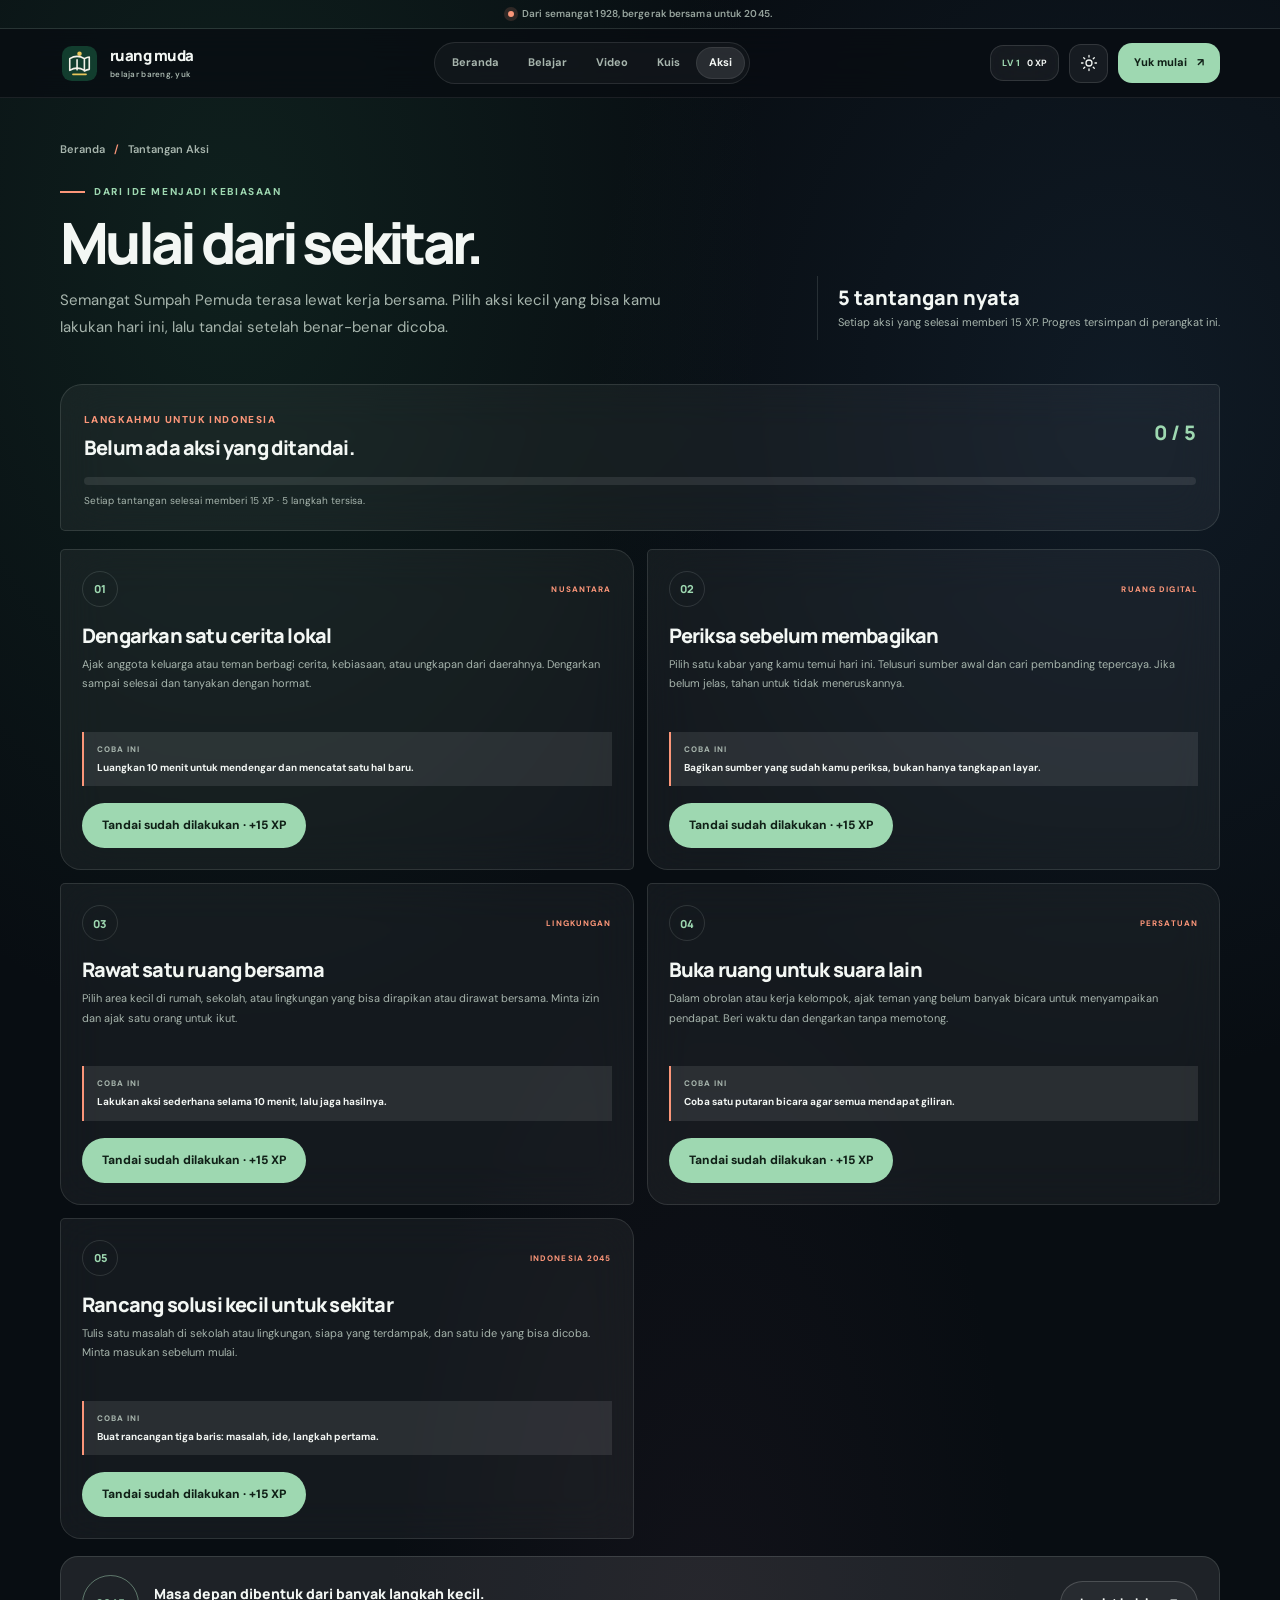
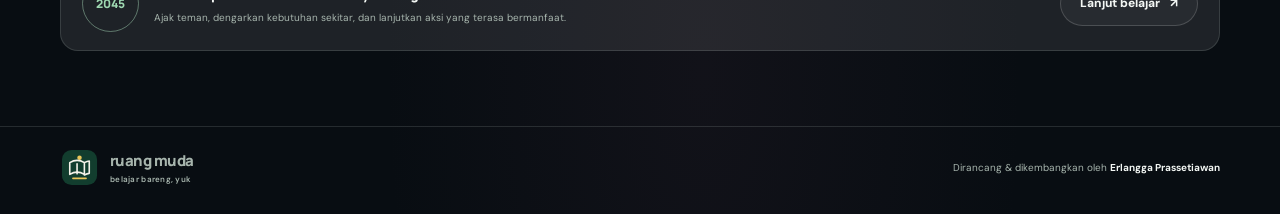
==== aksi/index.html @ 2afb0449 "first commit" ====
<!doctype html>
<html lang="id">
<head>
  <meta charset="utf-8" />
  <meta name="viewport" content="width=device-width, initial-scale=1" />
  <meta name="description" content="Tantangan aksi nyata Ruang Muda: mulai dari lingkungan sekitar untuk Indonesia yang lebih baik." />
  <title>Tantangan Aksi — Ruang Muda</title>
  <script>try{document.documentElement.dataset.theme=localStorage.getItem('ruangMudaTheme_v2')||'dark'}catch(e){}</script>
  <link rel="stylesheet" href="../assets/style.css" />
  <link rel="stylesheet" href="../assets/overrides.css" />
</head>
<body data-page="action" data-base="../">
  <div id="site-header"></div>
  <main>
    <section class="page-hero"><div class="wrap page-hero-grid"><div><div class="crumb"><a href="../index.html">Beranda</a><span>/</span> Tantangan Aksi</div><div class="eyebrow">Dari ide menjadi kebiasaan</div><h1 class="page-title">Mulai dari sekitar.</h1><p class="lede">Semangat Sumpah Pemuda terasa lewat kerja bersama. Pilih aksi kecil yang bisa kamu lakukan hari ini, lalu tandai setelah benar-benar dicoba.</p></div><div class="page-hero-aside"><strong>5 tantangan nyata</strong>Setiap aksi yang selesai memberi 15 XP. Progres tersimpan di perangkat ini.</div></div></section>
    <section class="content-section action-content"><div class="wrap">
      <div class="action-progress-card"><div class="action-progress-top"><div><span class="section-label">Langkahmu untuk Indonesia</span><h2 id="actionProgressTitle">Belum ada aksi yang ditandai.</h2></div><strong class="action-progress-count" id="actionProgressCount">0 / 5</strong></div><div class="action-progress-track" role="progressbar" aria-label="Progres tantangan aksi" aria-valuemin="0" aria-valuemax="5" aria-valuenow="0"><span id="actionProgressBar"></span></div><p id="actionProgressHint">Selesaikan satu langkah untuk mulai membangun kebiasaan.</p></div>
      <div class="action-grid" id="actionGrid" aria-live="polite"></div>
      <aside class="action-closing"><span class="action-closing-mark" aria-hidden="true">2045</span><div><strong>Masa depan dibentuk dari banyak langkah kecil.</strong><p>Ajak teman, dengarkan kebutuhan sekitar, dan lanjutkan aksi yang terasa bermanfaat.</p></div><a class="btn btn-outline" href="../jalur-belajar/index.html">Lanjut belajar <span aria-hidden="true">↗</span></a></aside>
    </div></section>
  </main>
  <div id="site-footer"></div>
  <script src="../assets/app.js" defer></script><script src="../assets/action.js" defer></script>
</body>
</html>
---- assets/style.css ----
@import url('https://fonts.googleapis.com/css2?family=DM+Sans:wght@400;500;600;700&family=Manrope:wght@400;500;600;700;800&display=swap');
:root{color-scheme:light;--bg:#fff;--surface:#fff;--surface-2:#f2f4f0;--ink:#16231e;--muted:#66716b;--line:#e2e6e0;--green:#1b543e;--green-deep:#123d2e;--green-soft:#e0ece3;--accent:#df7657;--accent-soft:#f5e5de;--blue-soft:#e4edf0;--gold:#eac65a;--shadow:0 22px 60px rgba(20,41,31,.08);--font:'DM Sans',Arial,sans-serif;--display:'Manrope','DM Sans',Arial,sans-serif;--radius:22px}
[data-theme="dark"]{color-scheme:dark;--bg:#080d12;--surface:rgba(255,255,255,.065);--surface-2:rgba(255,255,255,.09);--ink:#f3f7f4;--muted:#a7b5ad;--line:rgba(232,246,236,.13);--green:#9ed8b1;--green-deep:#0b1712;--green-soft:rgba(95,181,124,.19);--accent:#fb9679;--accent-soft:rgba(251,150,121,.16);--blue-soft:rgba(91,137,152,.2);--gold:#f4d37c;--shadow:0 22px 80px rgba(0,0,0,.4)}
*{box-sizing:border-box}[hidden]{display:none!important}html{scroll-behavior:smooth;scroll-padding-top:100px}body{margin:0;background:var(--bg);color:var(--ink);font:15px/1.6 var(--font);transition:background .25s,color .25s}a{color:inherit;text-decoration:none}button,input{font:inherit;color:inherit}button{cursor:pointer}::selection{background:var(--green-soft);color:var(--green)}.wrap{width:min(1160px,calc(100% - 48px));margin:0 auto}
.topline{height:36px;background:var(--green-deep);color:#f1f4ee;display:flex;align-items:center;justify-content:center;font-size:10px;letter-spacing:.14em;text-transform:uppercase;font-weight:700}.topline span{color:#bad8c3;margin:0 7px}
.site-header{position:sticky;top:0;z-index:50;border-bottom:1px solid var(--line);background:color-mix(in srgb,var(--bg) 92%,transparent);backdrop-filter:blur(16px)}.nav-row{height:74px;display:flex;align-items:center;justify-content:space-between;gap:24px}.brand{display:flex;align-items:center;gap:11px;min-width:max-content}.brand-mark{width:39px;height:39px;display:block}.brand-name{font:800 15px/1.1 var(--display);letter-spacing:.04em}.brand-name small{display:block;margin-top:5px;font:600 8px/1 var(--font);letter-spacing:.18em;color:var(--muted);text-transform:uppercase}.nav-links{display:flex;align-items:center;gap:26px}.nav-links a{font-size:12px;color:var(--muted);font-weight:700;transition:color .2s}.nav-links a:hover,.nav-links a[aria-current="page"]{color:var(--ink)}.nav-actions{display:flex;align-items:center;gap:10px}.theme-toggle,.menu-toggle{width:39px;height:39px;border-radius:12px;border:1px solid var(--line);background:var(--surface);display:grid;place-items:center;transition:background .2s,border-color .2s}.theme-toggle:hover,.menu-toggle:hover{background:var(--surface-2)}.theme-toggle svg{width:18px;height:18px;stroke:var(--ink)}.menu-toggle{display:none;font-size:18px}.btn{display:inline-flex;align-items:center;justify-content:center;gap:10px;border:1px solid transparent;border-radius:999px;background:var(--green);color:#fff;padding:12px 19px;font-size:12px;font-weight:800;transition:transform .2s,background .2s,box-shadow .2s}.btn:hover{transform:translateY(-2px);box-shadow:0 9px 20px rgba(22,65,47,.16);background:var(--green-deep);color:#fff}.btn svg{width:15px;height:15px;stroke:currentColor}.btn-outline{background:transparent;border-color:var(--line);color:var(--ink)}.btn-outline:hover{background:var(--surface);color:var(--ink);box-shadow:none}.btn-accent{background:var(--accent);color:#fff}.btn-accent:hover{background:#c96243;color:#fff}
.eyebrow{display:flex;align-items:center;gap:9px;color:var(--green);font-size:10px;letter-spacing:.16em;text-transform:uppercase;font-weight:800}.eyebrow:before{content:'';height:2px;width:25px;background:var(--accent)}.page-title{font:800 clamp(34px,5vw,57px)/1.05 var(--display);letter-spacing:-.065em;margin:13px 0 14px}.lede{color:var(--muted);font-size:15px;line-height:1.75;max-width:610px}.section-label{font-size:10px;text-transform:uppercase;letter-spacing:.14em;color:var(--accent);font-weight:800}.section-title{font:800 clamp(25px,3.3vw,36px)/1.15 var(--display);letter-spacing:-.05em;margin:8px 0}.section-intro{color:var(--muted);font-size:13px;max-width:550px}.section-heading{margin-bottom:27px}.crumb{display:flex;gap:9px;align-items:center;color:var(--muted);font-size:11px;font-weight:600;margin-bottom:25px}.crumb a:hover{color:var(--green)}.crumb span{color:var(--accent)}
/* Home */
.home-hero{padding:70px 0 65px}.hero-grid{display:grid;grid-template-columns:1fr .85fr;align-items:center;gap:56px}.hero-copy h1{font:800 clamp(45px,6.4vw,79px)/.99 var(--display);letter-spacing:-.075em;margin:17px 0 19px;max-width:670px}.hero-copy h1 span{color:var(--green)}.hero-copy .lede{max-width:530px}.hero-actions{display:flex;flex-wrap:wrap;gap:10px;margin-top:25px}.hero-meta{display:flex;gap:22px;margin-top:31px}.hero-meta div{border-left:2px solid var(--line);padding-left:11px}.hero-meta strong{display:block;font:800 17px/1.1 var(--display)}.hero-meta small{font-size:10px;color:var(--muted)}.feature-board{position:relative;min-height:390px;background:var(--green-deep);border-radius:4px 26px 4px 26px;padding:30px;color:#f5f5ee;overflow:hidden;display:flex;flex-direction:column;justify-content:space-between}.feature-board:before{content:'';position:absolute;inset:16px;border:1px solid rgba(255,255,255,.17);pointer-events:none}.feature-board:after{content:'';position:absolute;width:350px;height:350px;border-radius:50%;border:1px solid rgba(255,255,255,.14);right:-124px;top:53px;box-shadow:0 0 0 32px rgba(255,255,255,.025),0 0 0 64px rgba(255,255,255,.025)}.board-top,.board-main,.board-bottom{position:relative;z-index:1}.board-top{display:flex;justify-content:space-between;align-items:center;color:#bad8c3;font-size:9px;letter-spacing:.16em;text-transform:uppercase;font-weight:700}.board-top .line{height:1px;width:35px;background:#bad8c3}.board-main{padding:26px 8px 18px}.board-year{font:800 clamp(95px,13vw,155px)/.9 var(--display);letter-spacing:-.105em;color:#f1f2e8}.board-month{font:700 14px var(--display);letter-spacing:.08em;text-transform:uppercase;color:#bcd8c5;margin-top:11px}.board-rule{height:1px;background:rgba(255,255,255,.25);max-width:200px;margin:20px 0 15px}.board-note{font-size:12px;color:#d6e4d8;max-width:255px;line-height:1.65}.board-bottom{display:flex;align-items:center;justify-content:space-between;border-top:1px solid rgba(255,255,255,.18);padding-top:16px;color:#c6d8c9;font-size:9px;letter-spacing:.12em;text-transform:uppercase}.board-bottom strong{font-size:12px;color:#fff;letter-spacing:.04em}.home-rule{border-top:1px solid var(--line);border-bottom:1px solid var(--line);padding:16px 0}.home-rule-row{display:flex;justify-content:space-between;gap:12px;color:var(--muted);font-size:10px;letter-spacing:.12em;text-transform:uppercase;font-weight:700}.home-rule-row span{color:var(--green)}.home-modules{padding:65px 0 82px}.module-grid{display:grid;grid-template-columns:repeat(3,1fr);gap:16px}.module-card{background:var(--surface);border:1px solid var(--line);min-height:235px;padding:23px;border-radius:3px 20px 3px 20px;display:flex;flex-direction:column;transition:transform .2s,border-color .2s,box-shadow .2s}.module-card:hover{transform:translateY(-4px);border-color:color-mix(in srgb,var(--green) 35%,var(--line));box-shadow:var(--shadow)}.module-index{display:flex;justify-content:space-between;align-items:center;color:var(--green);font-size:10px;letter-spacing:.13em;font-weight:800}.module-index span:last-child{font-size:18px;font-weight:400}.module-card h2{font:800 22px var(--display);letter-spacing:-.05em;margin:27px 0 6px}.module-card p{font-size:12px;color:var(--muted);margin:0 0 22px;max-width:290px}.module-link{display:flex;align-items:center;justify-content:space-between;margin-top:auto;border-top:1px solid var(--line);padding-top:13px;font-size:11px;font-weight:800}.module-link span{font-size:17px;color:var(--accent)}.creator{padding:18px 0;border-top:1px solid var(--line);font-size:11px;color:var(--muted)}.creator strong{color:var(--ink);font-weight:800}
/* Shared page layout */
.page-hero{padding:43px 0 36px}.page-hero-grid{display:flex;justify-content:space-between;align-items:end;gap:30px}.page-hero .lede{margin-bottom:0}.page-hero-aside{min-width:220px;border-left:1px solid var(--line);padding:8px 0 8px 20px;color:var(--muted);font-size:11px}.page-hero-aside strong{display:block;color:var(--ink);font:800 20px var(--display);margin-bottom:3px}.content-section{padding:22px 0 75px}.surface-card{background:var(--surface);border:1px solid var(--line);border-radius:var(--radius)}.tag{display:inline-flex;border:1px solid var(--line);border-radius:999px;padding:5px 9px;color:var(--muted);font-size:9px;letter-spacing:.08em;text-transform:uppercase;font-weight:800}.page-footer{border-top:1px solid var(--line);padding:21px 0 27px;color:var(--muted);font-size:10px}.page-footer .footer-row{display:flex;justify-content:space-between;align-items:center;gap:16px}.footer-credit strong{color:var(--ink)}
/* Learning page */
.filter-row{display:flex;gap:8px;flex-wrap:wrap;margin:0 0 19px}.filter-chip{border:1px solid var(--line);border-radius:999px;background:transparent;padding:8px 13px;font-size:10px;font-weight:800;color:var(--muted);transition:.18s}.filter-chip:hover,.filter-chip.active{background:var(--green);border-color:var(--green);color:#fff}.lesson-grid{display:grid;grid-template-columns:repeat(2,1fr);gap:14px}.lesson-card{background:var(--surface);border:1px solid var(--line);border-radius:4px 20px 4px 20px;padding:22px;display:grid;grid-template-columns:52px 1fr;gap:15px;transition:transform .2s,border-color .2s}.lesson-card:hover{transform:translateY(-3px);border-color:color-mix(in srgb,var(--green) 40%,var(--line))}.lesson-no{width:48px;height:48px;border:1px solid var(--line);border-radius:50%;display:grid;place-items:center;color:var(--green);font:800 13px var(--display)}.lesson-card h2{font:800 18px var(--display);letter-spacing:-.035em;margin:2px 0 5px}.lesson-card p{font-size:11px;color:var(--muted);line-height:1.65;margin:0 0 14px}.lesson-meta{display:flex;align-items:center;gap:9px;flex-wrap:wrap}.lesson-card .btn{margin-top:17px;padding:9px 13px;font-size:10px}.lesson-card .completed{color:var(--green);font-size:10px;font-weight:800;margin-left:8px}.learning-progress{background:var(--green-deep);color:#fff;border-radius:4px 20px;padding:21px 24px;margin:0 0 21px;display:flex;align-items:center;justify-content:space-between;gap:20px}.learning-progress strong{font:800 18px var(--display)}.learning-progress p{color:#d2dfd4;font-size:11px;margin:4px 0 0}.progress-side{min-width:210px}.progress-track{height:6px;background:rgba(255,255,255,.2);border-radius:9px;margin-top:9px;overflow:hidden}.progress-track span{height:100%;width:0;display:block;background:var(--gold);border-radius:inherit;transition:width .3s}.dialog{width:min(560px,calc(100% - 28px));background:var(--surface);color:var(--ink);padding:0;border:1px solid var(--line);border-radius:20px;box-shadow:var(--shadow)}.dialog::backdrop{background:rgba(8,18,13,.58);backdrop-filter:blur(3px)}.dialog-content{padding:30px}.dialog-close{float:right;border:1px solid var(--line);background:var(--surface-2);width:34px;height:34px;border-radius:50%;font-size:18px}.dialog-content h2{font:800 27px var(--display);letter-spacing:-.05em;margin:13px 0}.dialog-content p{font-size:13px;line-height:1.8;color:var(--muted)}
/* Video page */
.video-stage{display:grid;grid-template-columns:1.45fr .55fr;gap:16px;align-items:stretch}.player-shell{background:#050908;overflow:hidden;border-radius:4px 20px 4px 20px;aspect-ratio:16/9;box-shadow:var(--shadow)}.player-shell iframe{width:100%;height:100%;border:0;display:block}.video-description{background:var(--surface);border:1px solid var(--line);padding:22px;border-radius:20px 4px 20px 4px;display:flex;flex-direction:column;justify-content:space-between}.video-description h2{font:800 22px/1.18 var(--display);letter-spacing:-.045em;margin:12px 0 8px}.video-description p{font-size:11px;line-height:1.7;color:var(--muted)}.video-source{border-top:1px solid var(--line);padding-top:12px;margin-top:13px;color:var(--muted);font-size:10px}.playlist-head{display:flex;align-items:end;justify-content:space-between;gap:15px;margin:34px 0 15px}.playlist-head h2{font:800 21px var(--display);letter-spacing:-.04em;margin:0}.playlist-head p{font-size:10px;color:var(--muted);margin:4px 0 0}.video-list{display:grid;grid-template-columns:repeat(2,1fr);gap:12px}.video-choice{display:grid;grid-template-columns:145px 1fr;gap:14px;align-items:center;background:var(--surface);border:1px solid var(--line);border-radius:4px 16px 4px 16px;padding:10px;text-align:left;transition:border-color .2s,transform .2s}.video-choice:hover,.video-choice.active{border-color:var(--green);transform:translateY(-2px)}.video-thumb{aspect-ratio:16/9;background:var(--surface-2);overflow:hidden;position:relative}.video-thumb img{width:100%;height:100%;object-fit:cover;display:block}.play-mark{position:absolute;left:50%;top:50%;transform:translate(-50%,-50%);width:32px;height:32px;border-radius:50%;background:rgba(16,31,23,.85);color:#fff;display:grid;place-items:center;padding-left:2px;font-size:12px}.video-choice strong{display:block;font:800 13px/1.3 var(--display);letter-spacing:-.02em}.video-choice small{display:block;color:var(--muted);font-size:9px;margin-top:6px}.video-help{color:var(--muted);font-size:10px;margin-top:12px}
/* Quiz page */
.quiz-wrap{max-width:760px;margin:0 auto}.quiz-shell{padding:27px;background:var(--surface);border:1px solid var(--line);border-radius:4px 22px 4px 22px;box-shadow:var(--shadow)}.quiz-top{display:flex;justify-content:space-between;align-items:center;gap:12px;color:var(--muted);font-size:10px;font-weight:800;letter-spacing:.08em;text-transform:uppercase}.quiz-progress{height:6px;background:var(--surface-2);border-radius:10px;margin:15px 0 24px;overflow:hidden}.quiz-progress span{display:block;height:100%;width:0;background:var(--accent);border-radius:inherit;transition:width .25s}.quiz-category{font-size:9px;letter-spacing:.1em;text-transform:uppercase;color:var(--green);font-weight:800}.quiz-question{font:800 clamp(20px,3vw,27px)/1.35 var(--display);letter-spacing:-.04em;margin:8px 0 18px}.answer-list{display:grid;gap:9px}.answer-option{display:flex;align-items:center;gap:12px;text-align:left;border:1px solid var(--line);background:var(--bg);border-radius:11px;padding:12px 14px;font-size:12px;transition:border-color .18s,background .18s}.answer-option:hover:not(:disabled){border-color:var(--green);background:var(--green-soft)}.answer-letter{width:25px;height:25px;display:grid;place-items:center;border:1px solid var(--line);border-radius:7px;color:var(--muted);font-size:10px;font-weight:800;flex:none}.answer-option.correct{border-color:#56906a;background:var(--green-soft)}.answer-option.correct .answer-letter{background:var(--green);border-color:var(--green);color:#fff}.answer-option.wrong{border-color:#d5846b;background:var(--accent-soft)}.answer-option:disabled{cursor:default}.quiz-feedback{min-height:24px;color:var(--muted);font-size:11px;margin:12px 0}.quiz-controls{display:flex;align-items:center;justify-content:space-between;gap:12px;border-top:1px solid var(--line);padding-top:16px}.quiz-controls small{color:var(--muted);font-size:10px}.quiz-summary{text-align:center;padding:18px 0 7px}.quiz-summary .score{font:800 66px/.98 var(--display);letter-spacing:-.08em;color:var(--green)}.quiz-summary h2{font:800 25px var(--display);letter-spacing:-.05em;margin:13px 0 5px}.quiz-summary p{font-size:12px;color:var(--muted);max-width:440px;margin:0 auto 20px}.best-score{display:flex;justify-content:space-between;align-items:center;color:var(--muted);font-size:10px;margin-top:15px}.best-score strong{color:var(--ink)}
.toast{position:fixed;bottom:20px;left:50%;z-index:90;transform:translate(-50%,15px);opacity:0;pointer-events:none;background:var(--ink);color:var(--bg);padding:10px 15px;border-radius:999px;font-size:11px;font-weight:700;transition:.25s;box-shadow:var(--shadow)}.toast.show{transform:translate(-50%,0);opacity:1}.fade-in{animation:enter .6s both}@keyframes enter{from{opacity:0;transform:translateY(12px)}to{opacity:1;transform:none}}[data-theme="dark"] .btn:not(.btn-outline),[data-theme="dark"] .filter-chip.active{color:#102017}@media(prefers-reduced-motion:reduce){*,*::before,*::after{scroll-behavior:auto!important;animation-duration:.01ms!important;transition-duration:.01ms!important}}
[data-theme="dark"] .btn:not(.btn-outline){color:#102017}[data-theme="dark"] .filter-chip.active{color:#102017}
@media(max-width:900px){.nav-links{gap:15px}.hero-grid{gap:28px}.feature-board{min-height:340px}.video-stage{grid-template-columns:1fr}.video-description{min-height:210px}.video-list{grid-template-columns:1fr}.video-choice{grid-template-columns:190px 1fr}}
@media(max-width:650px){.wrap{width:calc(100% - 32px)}.topline{height:32px;font-size:8px;letter-spacing:.1em}.nav-row{height:65px}.brand-mark{width:35px;height:35px}.brand-name{font-size:13px}.nav-links{display:none;position:absolute;top:64px;left:0;right:0;background:var(--bg);padding:16px 20px 21px;border-bottom:1px solid var(--line);flex-direction:column;align-items:stretch;gap:0}.nav-links.open{display:flex}.nav-links a{padding:11px 0;border-bottom:1px solid var(--line)}.nav-links a:last-child{border:0}.menu-toggle{display:grid}.nav-actions>.btn{display:none}.home-hero{padding:42px 0 45px}.hero-grid{grid-template-columns:1fr;gap:27px}.hero-copy h1{font-size:clamp(45px,12vw,67px);margin-top:14px}.hero-copy .lede{font-size:13px}.hero-meta{gap:16px;margin-top:23px}.hero-meta strong{font-size:15px}.feature-board{min-height:280px;padding:24px}.board-main{padding:14px 7px}.board-year{font-size:110px}.board-note{font-size:10px}.home-rule-row{font-size:8px;flex-wrap:wrap;justify-content:center;gap:7px 13px}.home-modules{padding:47px 0 57px}.module-grid{grid-template-columns:1fr;gap:10px}.module-card{min-height:180px;padding:18px}.module-card h2{margin-top:19px;font-size:20px}.page-hero{padding:30px 0 27px}.page-hero-grid{display:block}.page-title{font-size:40px}.lede{font-size:13px}.page-hero-aside{border-left:0;border-top:1px solid var(--line);padding:11px 0 0;margin-top:17px}.page-hero-aside strong{font-size:17px}.content-section{padding:16px 0 52px}.lesson-grid{grid-template-columns:1fr}.lesson-card{padding:17px;grid-template-columns:42px 1fr;gap:12px}.lesson-no{width:40px;height:40px}.lesson-card h2{font-size:16px}.learning-progress{align-items:flex-start;flex-direction:column;padding:18px}.progress-side{width:100%;min-width:0}.video-stage{gap:10px}.video-description{padding:18px}.video-description h2{font-size:20px}.player-shell{border-radius:4px 16px 4px 16px}.playlist-head{align-items:flex-start;flex-direction:column}.video-choice{grid-template-columns:112px 1fr;gap:10px}.video-choice strong{font-size:11px}.quiz-shell{padding:18px}.quiz-question{font-size:21px}.quiz-controls .btn{padding:10px 13px}.quiz-top{font-size:9px}.page-footer .footer-row{align-items:flex-start;flex-direction:column}.dialog-content{padding:23px}.dialog-content h2{font-size:23px}}
.board-heading{font:800 25px/1.2 var(--display);letter-spacing:-.045em;color:#f5f5ee;margin:0 0 17px;max-width:300px}.topic-preview-list{display:grid}.topic-preview-row{display:grid;grid-template-columns:35px 1fr 18px;align-items:center;gap:9px;padding:9px 0;border-top:1px solid rgba(255,255,255,.2);color:#e3ebe3;transition:color .2s,padding .2s}.topic-preview-row:hover{color:#fff;padding-left:4px}.topic-preview-num{font:700 10px var(--display);color:#a5c9af}.topic-preview-label{font-size:11px;font-weight:600}.topic-preview-arrow{font-size:14px;color:var(--gold)}.board-bottom a{font-size:10px;font-weight:800;color:#fff}.board-bottom a:hover{color:var(--gold)}
.action-cycle{grid-template-columns:1fr 1fr;gap:8px}.cycle-step{min-height:55px;padding:7px 10px}.cycle-link{display:none}
---- assets/overrides.css ----
/* Dark glass surfaces and the animated home artwork */
[data-theme="dark"] body {
  background-image: radial-gradient(ellipse at 18% 13%, rgba(39,100,70,.22), transparent 36%), radial-gradient(ellipse at 88% 22%, rgba(46,80,114,.2), transparent 34%), radial-gradient(ellipse at 55% 92%, rgba(84,52,73,.13), transparent 32%);
}
[data-theme="dark"] .site-header { background: rgba(8,13,18,.76); border-color: rgba(255,255,255,.08); }
[data-theme="dark"] .module-card,
[data-theme="dark"] .lesson-card,
[data-theme="dark"] .lesson-intro-card,
[data-theme="dark"] .lesson-point,
[data-theme="dark"] .video-description,
[data-theme="dark"] .quiz-shell,
[data-theme="dark"] .lesson-reflection,
[data-theme="dark"] .dict-item,
[data-theme="dark"] .tool-card {
  background: rgba(255,255,255,.055);
  border-color: rgba(235,247,238,.12);
  backdrop-filter: blur(24px);
  box-shadow: 0 16px 50px rgba(0,0,0,.14);
}
[data-theme="dark"] .lesson-intro-card { border-left-color: var(--green); }
[data-theme="dark"] .lesson-reflection { background: rgba(255,255,255,.07); }
[data-theme="dark"] .answer-option { background: rgba(255,255,255,.045); border-color: rgba(255,255,255,.12); color: var(--ink); }
[data-theme="dark"] .answer-option:hover:not(:disabled) { background: rgba(132,206,158,.13); }
[data-theme="dark"] .answer-option.correct { background: rgba(86,160,108,.2); }
[data-theme="dark"] .answer-option.wrong { background: rgba(217,105,78,.17); }
[data-theme="dark"] .quiz-progress { background: rgba(255,255,255,.1); }
[data-theme="dark"] .filter-chip { border-color: rgba(255,255,255,.15); }
[data-theme="dark"] .filter-chip.active { background: var(--green); border-color: var(--green); color: #102017; }
[data-theme="dark"] .theme-toggle,
[data-theme="dark"] .menu-toggle { background: rgba(255,255,255,.06); border-color: rgba(255,255,255,.12); }
[data-theme="dark"] .btn-outline { background: rgba(255,255,255,.045); border-color: rgba(255,255,255,.17); color: var(--ink); }
[data-theme="dark"] .btn-outline:hover { background: rgba(255,255,255,.09); }

.bubble-scene {
  position: relative; isolation: isolate; min-height: 420px; overflow: hidden;
  border: 1px solid rgba(110,143,124,.2); border-radius: 34px;
  background: radial-gradient(circle at 50% 50%, rgba(94,166,123,.17), transparent 44%), linear-gradient(145deg, rgba(226,237,229,.72), rgba(235,239,242,.64));
  box-shadow: 0 26px 70px rgba(20,48,34,.11);
}
[data-theme="dark"] .bubble-scene {
  border-color: rgba(225,247,232,.11);
  background: radial-gradient(circle at 50% 50%, rgba(73,166,105,.17), transparent 42%), radial-gradient(circle at 18% 15%, rgba(102,151,199,.12), transparent 35%), rgba(255,255,255,.025);
  box-shadow: 0 28px 90px rgba(0,0,0,.26); backdrop-filter: blur(18px);
}
.scene-orbit { position: absolute; left: 50%; top: 50%; border: 1px solid rgba(65,111,83,.17); border-radius: 50%; pointer-events: none; }
.orbit-one { width: 345px; height: 345px; transform: translate(-50%,-50%); animation: slow-orbit 35s linear infinite; }
.orbit-two { width: 257px; height: 257px; transform: translate(-50%,-50%) rotate(42deg); border-style: dashed; animation: slow-orbit 28s linear infinite reverse; }
[data-theme="dark"] .scene-orbit { border-color: rgba(207,240,216,.18); }
.scene-glow { position: absolute; width: 112px; height: 112px; border-radius: 50%; filter: blur(1px); pointer-events: none; }
.glow-one { top: 7%; right: 18%; background: radial-gradient(circle at 34% 28%, rgba(255,255,255,.9), rgba(104,177,131,.27) 47%, rgba(104,177,131,.03) 72%); animation: bubble-drift 7s ease-in-out infinite; }
.glow-two { left: 9%; bottom: 12%; width: 76px; height: 76px; background: radial-gradient(circle at 34% 28%, rgba(255,255,255,.85), rgba(127,159,206,.24) 50%, transparent 75%); animation: bubble-drift 8s ease-in-out infinite reverse; }
[data-theme="dark"] .glow-one { background: radial-gradient(circle at 34% 28%, rgba(255,255,255,.35), rgba(94,194,130,.24) 48%, rgba(94,194,130,.02) 75%); }
[data-theme="dark"] .glow-two { background: radial-gradient(circle at 34% 28%, rgba(255,255,255,.27), rgba(127,159,206,.2) 50%, transparent 75%); }
.scene-core {
  position: absolute; left: 50%; top: 50%; transform: translate(-50%,-50%); width: 148px; height: 148px; border-radius: 50%;
  display: flex; flex-direction: column; align-items: center; justify-content: center;
  background: radial-gradient(circle at 28% 22%, rgba(255,255,255,.9), rgba(255,255,255,.44) 45%, rgba(255,255,255,.2));
  border: 1px solid rgba(255,255,255,.7); box-shadow: inset 0 1px 12px rgba(255,255,255,.65), 0 14px 45px rgba(27,72,46,.13);
  backdrop-filter: blur(22px); animation: bubble-drift 6s ease-in-out infinite; z-index: 2;
}
.scene-core span,.scene-core small { font-size: 8px; font-weight: 800; letter-spacing: .15em; color: var(--green); }
.scene-core strong { font: 800 36px/.95 var(--display); letter-spacing: -.07em; color: var(--ink); margin: 5px 0; }
.scene-core small { font-size: 7px; color: var(--muted); }
[data-theme="dark"] .scene-core { background: radial-gradient(circle at 28% 22%, rgba(255,255,255,.22), rgba(255,255,255,.09) 50%, rgba(255,255,255,.035)); border-color: rgba(255,255,255,.23); box-shadow: inset 0 1px 15px rgba(255,255,255,.16), 0 18px 50px rgba(0,0,0,.34); }
.topic-bubble {
  position: absolute; z-index: 3; width: 160px; min-height: 64px; padding: 11px 13px; border: 1px solid rgba(255,255,255,.76); border-radius: 18px;
  background: rgba(255,255,255,.56); box-shadow: 0 12px 36px rgba(28,58,39,.12), inset 0 1px 1px rgba(255,255,255,.9);
  backdrop-filter: blur(18px); display: flex; flex-direction: column; justify-content: center; gap: 3px; transition: transform .25s,border-color .25s;
}
.topic-bubble:hover { transform: translateY(-5px) scale(1.025); border-color: var(--green); }
.topic-bubble small { font-size: 7px; letter-spacing: .14em; color: var(--green); font-weight: 800; }
.topic-bubble strong { font: 700 11px var(--display); color: var(--ink); letter-spacing: -.02em; }
[data-theme="dark"] .topic-bubble { background: rgba(245,250,247,.105); border-color: rgba(240,255,245,.2); box-shadow: 0 15px 45px rgba(0,0,0,.25), inset 0 1px 1px rgba(255,255,255,.16); }
[data-theme="dark"] .topic-bubble small { color: #a9e7bb; }
[data-theme="dark"] .topic-bubble strong { color: #f4f7f4; }
.bubble-history { top: 13%; left: 3%; animation: bubble-drift 6s ease-in-out infinite; }
.bubble-digital { top: 14%; right: 3%; animation: bubble-drift 7s ease-in-out .7s infinite; }
.bubble-nature { bottom: 14%; left: 4%; animation: bubble-drift 7.5s ease-in-out .3s infinite; }
.bubble-life { bottom: 12%; right: 3%; animation: bubble-drift 6.5s ease-in-out 1s infinite; }
.scene-caption { position: absolute; z-index: 3; bottom: 16px; left: 50%; transform: translateX(-50%); display: flex; align-items: center; gap: 10px; color: var(--muted); font-size: 7px; font-weight: 800; letter-spacing: .19em; }
.scene-caption i { width: 4px; height: 4px; border-radius: 50%; background: var(--accent); }
[data-theme="dark"] .scene-caption { color: rgba(238,246,240,.64); }
@keyframes slow-orbit { to { rotate: 360deg; } }
@keyframes bubble-drift { 0%,100% { translate: 0 0; } 50% { translate: 0 -9px; } }

/* Quiz: two-pane glass interface */
.quiz-wrap { max-width: 1080px; display: grid; grid-template-columns: .73fr 1.27fr; gap: 17px; align-items: start; }
.quiz-side-panel { position: relative; isolation: isolate; min-height: 365px; overflow: hidden; padding: 27px; border: 1px solid rgba(236,249,241,.15); border-radius: 26px; background: radial-gradient(circle at 80% 20%, rgba(104,177,131,.17), transparent 35%), rgba(255,255,255,.055); backdrop-filter: blur(24px); box-shadow: 0 24px 75px rgba(0,0,0,.22); }
.quiz-side-panel:after { content: ''; position: absolute; z-index: -1; width: 190px; height: 190px; border: 1px solid rgba(255,255,255,.14); border-radius: 50%; right: -88px; bottom: -86px; box-shadow: 0 0 0 20px rgba(255,255,255,.025), 0 0 0 40px rgba(255,255,255,.018); }
.quiz-side-panel h2 { font: 800 29px/1.12 var(--display); letter-spacing: -.055em; margin: 14px 0; }
.quiz-side-panel>p { font-size: 12px; line-height: 1.8; color: var(--muted); max-width: 300px; }
.quiz-side-count { display: flex; align-items: center; gap: 12px; margin: 35px 0 24px; }
.count-number { font: 800 62px/.9 var(--display); letter-spacing: -.08em; color: var(--green); }
.quiz-side-count>span:last-child { font-size: 8px; line-height: 1.6; font-weight: 800; letter-spacing: .15em; color: var(--muted); }
.quiz-side-line { display: flex; align-items: center; gap: 7px; padding-top: 14px; border-top: 1px solid var(--line); color: var(--muted); font-size: 7px; letter-spacing: .14em; font-weight: 800; }
.quiz-side-line i { height: 3px; width: 3px; border-radius: 50%; background: var(--accent); }
.quiz-main { min-width: 0; }
.quiz-level-widget { margin:23px 0 17px; padding:15px; border:1px solid var(--line); border-radius:17px; background:rgba(255,255,255,.045); backdrop-filter:blur(18px); }
.level-widget-top { display:flex; align-items:center; justify-content:space-between; gap:12px; }
.level-widget-top>div:first-child { display:grid; gap:2px; }
.level-widget-top small { color:var(--muted); font-size:7px; letter-spacing:.15em; font-weight:800; }
.level-widget-top strong { color:var(--green); font:800 19px/1.15 var(--display); letter-spacing:-.04em; }
.level-widget-top>div:first-child span { color:var(--muted); font-size:9px; }
.level-orb { width:43px; height:43px; display:grid; place-items:center; border:1px solid color-mix(in srgb,var(--green) 45%,var(--line)); border-radius:50%; background:var(--green-soft); color:var(--green); font:800 13px var(--display); }
.level-xp-row { display:flex; justify-content:space-between; align-items:center; gap:8px; margin-top:13px; }
.level-xp-row strong { font:800 12px var(--display); }
.level-xp-row span { color:var(--muted); font-size:8px; }
.level-progress { height:6px; margin-top:8px; overflow:hidden; border-radius:999px; background:var(--surface-2); }
.level-progress span { display:block; width:0; height:100%; border-radius:inherit; background:linear-gradient(90deg,var(--green),var(--gold)); transition:width .35s ease; }
[data-theme="dark"] .quiz-level-widget { border-color:rgba(255,255,255,.1); background:rgba(255,255,255,.045); }
.quiz-level-widget { position:relative; z-index:1; }
.quiz-shell { border-radius: 24px; padding: 27px; }
.quiz-category { display: inline-flex; padding: 5px 9px; border-radius: 999px; background: var(--green-soft); }
.quiz-question { margin-top: 14px; }
.answer-option { border-radius: 15px; padding: 14px 15px; backdrop-filter: blur(12px); }
.answer-letter { border-radius: 50%; width: 28px; height: 28px; }
.quiz-controls { border: 0; padding-top: 9px; }
.best-score { padding: 12px 17px; border: 1px solid var(--line); border-radius: 15px; background: rgba(255,255,255,.035); backdrop-filter: blur(16px); }
[data-theme="dark"] .quiz-side-panel { border-color: rgba(236,249,241,.12); }
[data-theme="dark"] .best-score { border-color: rgba(236,249,241,.1); }

/* Full lesson page with an illustrated learning diagram */
.lesson-content { padding-top: 12px; }
.lesson-highlight { display: grid; grid-template-columns: 1fr 1fr; gap: 16px; align-items: stretch; }
.lesson-intro-card { background: var(--surface); border: 1px solid var(--line); border-left: 3px solid var(--green); padding: 28px; border-radius: 3px 20px 3px 20px; }
.lesson-intro-card h2 { font: 800 26px/1.2 var(--display); letter-spacing: -.05em; margin: 12px 0; }
.lesson-intro-card p { font-size: 13px; line-height: 1.85; color: var(--muted); margin: 0; }
.lesson-time { display: flex; align-items: center; gap: 9px; border-top: 1px solid var(--line); margin-top: 20px; padding-top: 13px; color: var(--muted); font-size: 10px; }
.time-mark { width: 7px; height: 7px; border-radius: 50%; background: var(--accent); }
.time-divider { height: 14px; width: 1px; background: var(--line); margin: 0 2px; }
.lesson-diagram-card { position: relative; background: var(--green-deep); color: #f4f5ee; padding: 21px 23px 18px; border-radius: 20px 3px 20px 3px; overflow: hidden; min-height: 250px; }
.lesson-diagram-card:after { content: ''; position: absolute; width: 190px; height: 190px; border: 1px solid rgba(255,255,255,.1); border-radius: 50%; right: -78px; bottom: -108px; box-shadow: 0 0 0 22px rgba(255,255,255,.025), 0 0 0 45px rgba(255,255,255,.02); }
.diagram-heading { position: relative; z-index: 1; display: flex; justify-content: space-between; color: #bfd7c5; font-size: 9px; letter-spacing: .14em; font-weight: 800; }
.lesson-diagram { position: relative; z-index: 1; min-height: 155px; display: flex; align-items: center; justify-content: center; padding: 15px 0 8px; }
.diagram-caption { position: relative; z-index: 1; margin: 0; color: #cad9cc; font-size: 10px; line-height: 1.5; }
.oath-diagram { width: 100%; display: grid; justify-items: center; }
.oath-date { display: flex; align-items: center; gap: 8px; font-size: 9px; letter-spacing: .13em; color: #bcd8c5; }
.oath-date span { font: 800 15px var(--display); color: var(--gold); }
.oath-date strong { font-size: 8px; }
.oath-connect { width: 1px; height: 15px; background: rgba(255,255,255,.35); }
.oath-nodes { display: grid; grid-template-columns: repeat(3,1fr); width: 100%; gap: 7px; }
.oath-node { min-height: 68px; background: rgba(255,255,255,.08); border: 1px solid rgba(255,255,255,.22); padding: 8px; text-align: center; display: grid; align-content: center; gap: 1px; }
.oath-node small { font-size: 8px; color: var(--gold); letter-spacing: .1em; }
.oath-node strong { font: 800 14px var(--display); color: #fff; }
.oath-node span { font-size: 9px; color: #cbd9cc; }
.oath-result { font: 800 9px var(--display); letter-spacing: .23em; color: #fff; margin-top: 9px; }
.check-flow { width: 100%; display: grid; grid-template-columns: 1fr 16px 1fr; align-items: center; gap: 6px; }
.check-step,.cycle-step { min-height: 62px; padding: 8px; background: rgba(255,255,255,.08); border: 1px solid rgba(255,255,255,.2); display: grid; align-content: center; gap: 1px; }
.check-step b,.cycle-step b { color: var(--gold); font: 800 9px var(--display); }
.check-step strong,.cycle-step strong { font: 800 11px var(--display); color: #fff; }
.check-step span,.cycle-step span { font-size: 8px; color: #cbd9cc; }
.flow-arrow,.cycle-link { color: var(--gold); text-align: center; font-size: 13px; }
.check-final { background: rgba(164,208,178,.18); }
.action-cycle { width: 100%; display: grid; grid-template-columns: 1fr 1fr; gap: 8px; }
.cycle-step { min-height: 55px; padding: 7px 10px; }
.money-plan { width: 100%; display: grid; grid-template-columns: 1fr 16px 1fr 16px 1fr; align-items: center; gap: 5px; }
.money-step { min-height: 103px; padding: 11px 8px; background: rgba(255,255,255,.08); border: 1px solid rgba(255,255,255,.2); display: flex; flex-direction: column; justify-content: center; }
.money-step span { font-size: 7px; letter-spacing: .1em; color: #bfd7c5; }
.money-step strong { font: 800 12px var(--display); color: #fff; margin: 4px 0; }
.money-step p { margin: 0; font-size: 8px; color: #cbd9cc; }
.money-step-accent { background: rgba(234,198,90,.12); border-color: rgba(234,198,90,.35); }
.money-step-soft { background: rgba(255,255,255,.13); }
.lesson-points-heading { margin: 36px 0 15px; }
.lesson-points-heading h2 { font: 800 25px var(--display); letter-spacing: -.045em; margin: 5px 0; }
.lesson-points { display: grid; grid-template-columns: repeat(3,1fr); gap: 12px; }
.lesson-point { background: var(--surface); border: 1px solid var(--line); padding: 19px; border-radius: 3px 16px 3px 16px; display: flex; gap: 12px; align-items: flex-start; }
.point-index { font: 800 11px var(--display); color: var(--accent); padding-top: 2px; }
.lesson-point h3 { font: 800 14px var(--display); letter-spacing: -.02em; margin: 0 0 7px; }
.lesson-point p { font-size: 10px; line-height: 1.75; color: var(--muted); margin: 0; }
.lesson-reflection { margin-top: 16px; background: var(--surface-2); border: 1px solid var(--line); padding: 24px 27px; display: flex; align-items: center; justify-content: space-between; gap: 24px; border-radius: 20px 3px 20px 3px; }
.lesson-reflection h2 { font: 800 19px var(--display); letter-spacing: -.035em; margin: 6px 0; }
.lesson-reflection p { font-size: 11px; color: var(--muted); max-width: 570px; margin: 0; line-height: 1.7; }
.reflection-actions { display: flex; gap: 8px; flex-wrap: wrap; }
.reflection-actions .btn { white-space: nowrap; padding: 10px 13px; font-size: 10px; }
.reflection-actions .btn:disabled { opacity: .65; cursor: default; transform: none; box-shadow: none; }

@media(max-width:900px) {
  .quiz-wrap { grid-template-columns: 1fr; max-width: 730px; }
  .quiz-side-panel { min-height: unset; padding: 22px; }
  .quiz-side-panel h2 { max-width: 400px; }
  .quiz-side-count { margin: 20px 0 16px; }
  .bubble-scene { min-height: 390px; }
  .lesson-highlight { grid-template-columns: 1fr; }
  .lesson-points { grid-template-columns: 1fr; }
  .lesson-point { padding: 17px; }
  .lesson-reflection { align-items: flex-start; flex-direction: column; }
  .reflection-actions { width: 100%; }
}
@media(max-width:650px) {
  .bubble-scene { min-height: 340px; border-radius: 26px; }
  .orbit-one { width: 290px; height: 290px; }
  .orbit-two { width: 215px; height: 215px; }
  .scene-core { width: 122px; height: 122px; }
  .scene-core strong { font-size: 30px; }
  .topic-bubble { width: 143px; min-height: 57px; padding: 9px 10px; border-radius: 15px; }
  .topic-bubble strong { font-size: 10px; }
  .bubble-history { top: 10%; left: 2%; }
  .bubble-digital { top: 10%; right: 2%; }
  .bubble-nature { bottom: 13%; left: 2%; }
  .bubble-life { bottom: 11%; right: 2%; }
  .scene-caption { bottom: 8px; }
  .quiz-wrap { gap: 12px; }
  .quiz-side-panel { border-radius: 21px; padding: 19px; }
  .quiz-side-panel h2 { font-size: 25px; }
  .quiz-side-count { margin: 16px 0 14px; }
  .quiz-level-widget { margin:15px 0 13px; }
  .quiz-shell { border-radius: 20px; padding: 17px; }
  .answer-option { padding: 12px; }
  .best-score { padding: 11px 13px; }
  .lesson-intro-card { padding: 20px; }
  .lesson-intro-card h2 { font-size: 22px; }
  .lesson-diagram-card { padding: 18px; min-height: 235px; }
  .lesson-diagram { min-height: 145px; }
  .lesson-points-heading { margin-top: 27px; }
  .lesson-points-heading h2 { font-size: 22px; }
  .lesson-reflection { padding: 20px; }
  .reflection-actions .btn { flex: 1; }
}

/* Warmer, lighter navigation */
.topline {
  height: 29px;
  background: transparent;
  border-bottom: 1px solid var(--line);
  color: var(--muted);
  font-size: 10px;
  font-weight: 600;
  letter-spacing: .01em;
  text-transform: none;
  gap: 8px;
}
.topline span { margin: 0; color: inherit; }
.topline-dot { width: 6px; height: 6px; border-radius: 50%; background: var(--accent); box-shadow: 0 0 0 4px color-mix(in srgb,var(--accent) 15%,transparent); animation: soft-pulse 2.6s ease-in-out infinite; }
.topline-copy { opacity: .9; }
.nav-row { height: 68px; }
.brand-name { font-size: 15px; letter-spacing: -.035em; text-transform: lowercase; }
.brand-name small { font-size: 8px; letter-spacing: .035em; text-transform: lowercase; }
.nav-links { gap: 3px; padding: 4px; border: 1px solid var(--line); border-radius: 999px; background: rgba(255,255,255,.025); }
.nav-links a { padding: 7px 13px; border-radius: 999px; font-size: 11px; transition: background .2s,color .2s,transform .2s; }
.nav-links a:hover { background: var(--surface-2); transform: translateY(-1px); }
.nav-links a[aria-current="page"] { background: var(--surface-2); color: var(--ink); box-shadow: inset 0 0 0 1px var(--line); }
.nav-actions .btn { padding: 10px 15px; border-radius: 14px; font-size: 11px; }
.nav-xp { min-height:36px; display:flex; align-items:center; gap:7px; padding:0 11px; border:1px solid var(--line); border-radius:13px; background:var(--surface); color:var(--ink); font-size:9px; font-weight:800; white-space:nowrap; transition:transform .2s,border-color .2s; }
.nav-xp:hover { transform:translateY(-1px); border-color:var(--green); }
.nav-xp-level { color:var(--green); letter-spacing:.05em; }
[data-theme="dark"] .nav-xp { background:rgba(255,255,255,.06); border-color:rgba(255,255,255,.12); backdrop-filter:blur(16px); }
[data-theme="dark"] .nav-links { background: rgba(255,255,255,.035); border-color: rgba(255,255,255,.1); }
[data-theme="dark"] .nav-links a[aria-current="page"] { background: rgba(255,255,255,.1); box-shadow: inset 0 0 0 1px rgba(255,255,255,.08); }
@keyframes soft-pulse { 0%,100% { box-shadow: 0 0 0 3px color-mix(in srgb,var(--accent) 13%,transparent); } 50% { box-shadow: 0 0 0 6px color-mix(in srgb,var(--accent) 7%,transparent); } }
@media(max-width:650px) {
  .topline { height: 25px; font-size: 9px; }
  .nav-row { height: 63px; }
  .nav-xp { min-height:33px; padding:0 8px; font-size:8px; }
  .nav-xp-level { display:none; }
  .nav-links { top: 63px; border-radius: 0; padding: 16px 20px 21px; background: var(--bg); }
  .nav-links a { border-radius: 12px; }
  .nav-links a[aria-current="page"] { background: var(--surface-2); }
}

/* Tablet layout: switch to a roomier composition before columns get cramped. */
@media (min-width:651px) and (max-width:780px) {
  .nav-row { height: 68px; }
  .nav-actions>.btn { display: none; }
  .menu-toggle { display: grid; }
  .nav-links { display: none; position: absolute; top: 68px; left: 0; right: 0; padding: 14px 22px 18px; border: 0; border-bottom: 1px solid var(--line); border-radius: 0; background: var(--bg); flex-direction: column; align-items: stretch; gap: 3px; }
  .nav-links.open { display: flex; }
  .nav-links a { border-radius: 12px; padding: 11px 13px; }
  .hero-grid { grid-template-columns: 1fr; gap: 29px; }
  .hero-copy { max-width: 650px; }
  .bubble-scene { width: min(100%,480px); min-height: 385px; margin-inline: auto; }
  .page-hero-grid { display: block; }
  .page-hero-aside { margin-top: 17px; border-left: 0; border-top: 1px solid var(--line); padding: 12px 0 0; }
  .module-grid { grid-template-columns: repeat(2,minmax(0,1fr)); }
  .module-card:last-child { grid-column: 1 / -1; }
  .lesson-points { grid-template-columns: repeat(2,minmax(0,1fr)); }
}

@media(max-width:650px) {
  .module-grid { grid-template-columns: 1fr; }
  .module-card:last-child { grid-column: auto; }
  .lesson-points { grid-template-columns: 1fr; }
  .bubble-scene { width: 100%; }
}

@media(max-width:380px) {
  .topic-bubble { width: 128px; min-height: 54px; padding: 8px 9px; }
  .topic-bubble strong { font-size: 9px; }
  .scene-core { width: 108px; height: 108px; }
  .scene-core strong { font-size: 27px; }
  .bubble-scene { min-height: 320px; }
  .hero-meta { gap: 10px; }
  .hero-meta div { padding-left: 8px; }
  .hero-meta small { font-size: 9px; }
}

@media(prefers-reduced-motion:reduce) {
  .scene-orbit,.scene-glow,.scene-core,.topic-bubble,.topline-dot { animation:none!important; }
  .topic-bubble { transition:none; }
}

/* Theme story: connect the 1928 youth pledge, Nusantara, and the 2045 horizon. */
.youth-story { padding:58px 0 68px; }
.youth-story .section-heading { margin-bottom:22px; }
.story-grid { display:grid; grid-template-columns:repeat(3,minmax(0,1fr)); gap:13px; }
.story-card { position:relative; overflow:hidden; min-height:278px; display:flex; flex-direction:column; padding:23px; border:1px solid var(--line); border-radius:22px 5px 22px 5px; background:linear-gradient(145deg,var(--surface),var(--surface-2)); transition:transform .22s,border-color .22s,box-shadow .22s; }
.story-card::after { content:''; position:absolute; width:140px; height:140px; border:1px solid color-mix(in srgb,var(--green) 20%,transparent); border-radius:50%; right:-65px; top:45px; box-shadow:0 0 0 17px color-mix(in srgb,var(--green) 4%,transparent),0 0 0 34px color-mix(in srgb,var(--green) 3%,transparent); pointer-events:none; }
.story-card:hover { transform:translateY(-4px); border-color:color-mix(in srgb,var(--green) 42%,var(--line)); box-shadow:var(--shadow); }
.story-year { position:relative; z-index:1; font:800 27px/1 var(--display); letter-spacing:-.06em; color:var(--green); }
.story-kicker { margin-top:16px; color:var(--accent); font-size:9px; letter-spacing:.12em; font-weight:800; text-transform:uppercase; }
.story-card h3 { position:relative; z-index:1; max-width:300px; margin:7px 0 8px; font:800 18px/1.22 var(--display); letter-spacing:-.04em; }
.story-card p { position:relative; z-index:1; max-width:330px; margin:0 0 18px; color:var(--muted); font-size:11px; line-height:1.75; }
.story-link { position:relative; z-index:1; display:flex; justify-content:space-between; gap:10px; align-items:center; margin-top:auto; border-top:1px solid var(--line); padding-top:12px; font-size:10px; font-weight:800; }
.story-link b { color:var(--accent); font-size:16px; font-weight:500; }
[data-theme="dark"] .story-card { background:linear-gradient(145deg,rgba(255,255,255,.065),rgba(255,255,255,.025)); border-color:rgba(235,247,238,.12); backdrop-filter:blur(22px); }
[data-theme="dark"] .story-card::after { border-color:rgba(158,216,177,.2); box-shadow:0 0 0 17px rgba(158,216,177,.035),0 0 0 34px rgba(158,216,177,.025); }
.story-oath .story-year { color:var(--gold); }
.story-nusantara .story-year { font-size:20px; letter-spacing:.04em; }
.story-future .story-year { color:var(--accent); }
.module-grid { grid-template-columns:repeat(4,minmax(0,1fr)); }
.module-card { min-width:0; padding:21px; }
.module-card h2 { font-size:20px; }
.module-card p { font-size:11px; line-height:1.7; }

/* Action challenge page with persistent, one-time XP rewards. */
.action-content { padding-top:8px; }
.action-progress-card { margin-bottom:18px; padding:21px 23px; border:1px solid var(--line); border-radius:22px 5px 22px 5px; background:var(--surface); }
.action-progress-top { display:flex; justify-content:space-between; align-items:center; gap:14px; }
.action-progress-top h2 { margin:5px 0 0; font:800 20px/1.25 var(--display); letter-spacing:-.04em; }
.action-progress-count { color:var(--green); font:800 20px var(--display); white-space:nowrap; }
.action-progress-track { height:8px; margin-top:17px; overflow:hidden; border-radius:999px; background:var(--surface-2); }
.action-progress-track span { display:block; width:0; height:100%; border-radius:inherit; background:linear-gradient(90deg,var(--green),var(--gold)); transition:width .4s ease; }
.action-progress-card>p { margin:8px 0 0; color:var(--muted); font-size:10px; }
[data-theme="dark"] .action-progress-card { background:rgba(255,255,255,.05); border-color:rgba(235,247,238,.12); backdrop-filter:blur(22px); }
.action-grid { display:grid; grid-template-columns:repeat(2,minmax(0,1fr)); gap:13px; }
.action-card { display:flex; flex-direction:column; min-width:0; padding:21px; border:1px solid var(--line); border-radius:5px 21px 5px 21px; background:var(--surface); transition:transform .2s,border-color .2s,background .2s; }
.action-card:hover { transform:translateY(-3px); border-color:color-mix(in srgb,var(--green) 42%,var(--line)); }
[data-theme="dark"] .action-card { background:rgba(255,255,255,.052); border-color:rgba(235,247,238,.12); backdrop-filter:blur(22px); }
.action-card.is-complete { border-color:color-mix(in srgb,var(--green) 48%,var(--line)); }
.action-card-top { display:flex; align-items:center; justify-content:space-between; }
.action-number { display:grid; width:36px; height:36px; place-items:center; border:1px solid var(--line); border-radius:50%; color:var(--green); font:800 11px var(--display); }
.action-theme { color:var(--accent); font-size:8px; letter-spacing:.14em; font-weight:800; }
.action-card h2 { margin:17px 0 7px; font:800 20px/1.2 var(--display); letter-spacing:-.04em; }
.action-card>p { margin:0; min-height:62px; color:var(--muted); font-size:11px; line-height:1.75; }
.action-step { display:grid; gap:4px; margin:15px 0 17px; padding:11px 13px; border-left:2px solid var(--accent); background:var(--surface-2); }
.action-step span { color:var(--muted); font-size:8px; letter-spacing:.13em; font-weight:800; }
.action-step strong { font-size:10px; line-height:1.55; }
.action-complete-btn { margin-top:auto; align-self:flex-start; }
.action-card .btn-outline:disabled { margin-top:auto; opacity:.8; cursor:default; }
.action-closing { display:flex; align-items:center; gap:15px; margin-top:17px; padding:18px 21px; border:1px solid var(--line); border-radius:18px; background:var(--surface-2); }
.action-closing-mark { display:grid; flex:none; place-items:center; width:57px; height:57px; border:1px solid color-mix(in srgb,var(--green) 38%,var(--line)); border-radius:50%; color:var(--green); font:800 12px var(--display); }
.action-closing>div { flex:1; }
.action-closing strong { font:800 14px/1.3 var(--display); }
.action-closing p { margin:4px 0 0; color:var(--muted); font-size:10px; line-height:1.65; }
.action-closing .btn { white-space:nowrap; }

@media(max-width:1050px) {
  .module-grid { grid-template-columns:repeat(2,minmax(0,1fr)); }
}
@media(min-width:781px) and (max-width:1050px) {
  .nav-actions>.btn { display:none; }
  .menu-toggle { display:grid; }
  .nav-links { display:none; position:absolute; top:68px; left:0; right:0; padding:14px 22px 18px; border:0; border-bottom:1px solid var(--line); border-radius:0; background:var(--bg); flex-direction:column; align-items:stretch; gap:3px; }
  .nav-links.open { display:flex; }
  .nav-links a { border-radius:12px; padding:11px 13px; }
}
@media(max-width:780px) {
  .story-grid { grid-template-columns:1fr; }
  .story-card { min-height:unset; }
  .story-card p { max-width:560px; }
  .module-grid { grid-template-columns:repeat(2,minmax(0,1fr)); }
  .module-card:last-child { grid-column:auto; }
}
@media(max-width:650px) {
  .youth-story { padding:42px 0 46px; }
  .story-grid { gap:9px; }
  .story-card { padding:19px; border-radius:18px 4px 18px 4px; }
  .story-card h3 { font-size:17px; }
  .module-grid { grid-template-columns:1fr; }
  .module-card:last-child { grid-column:auto; }
  .action-grid { grid-template-columns:1fr; gap:10px; }
  .action-progress-card { padding:18px; }
  .action-progress-top h2 { font-size:17px; }
  .action-card { padding:18px; }
  .action-card>p { min-height:0; }
  .action-closing { align-items:flex-start; flex-wrap:wrap; padding:16px; }
  .action-closing-mark { width:45px; height:45px; font-size:10px; }
  .action-closing>div { min-width:calc(100% - 60px); }
  .action-closing .btn { width:100%; }
}
@media(prefers-reduced-motion:reduce) {
  .story-card,.action-card,.action-progress-track span { transition:none; }
}

/* Five independent quiz domains, ten questions each. */
.quiz-domain-section { padding-top:13px; }
.domain-picker { max-width:1040px; }
.domain-picker-heading { display:flex; align-items:center; justify-content:space-between; gap:20px; margin:0 0 20px; }
.domain-picker-heading .section-heading { margin:0; }
.domain-picker-heading .section-title { margin-top:7px; }
.domain-picker-heading .section-intro { margin:7px 0 0; }
.domain-total-badge { display:flex; align-items:center; gap:9px; padding:10px 14px; border:1px solid var(--line); border-radius:16px; background:var(--surface); }
.domain-total-badge strong { color:var(--green); font:800 32px/.95 var(--display); letter-spacing:-.07em; }
.domain-total-badge span { color:var(--muted); font-size:8px; line-height:1.4; letter-spacing:.12em; font-weight:800; }
.domain-overview { display:grid; grid-template-columns:minmax(0,1fr) minmax(160px,.7fr); gap:16px; align-items:center; margin:0 0 14px; padding:14px 17px; border:1px solid var(--line); border-radius:16px; background:var(--surface); }
.domain-overview>div:first-child { display:flex; align-items:center; justify-content:space-between; gap:12px; color:var(--muted); font-size:10px; }
.domain-overview strong { color:var(--ink); font-size:11px; }
.domain-overall-track,.domain-mini-track { display:block; height:6px; overflow:hidden; border-radius:999px; background:var(--surface-2); }
.domain-overall-track>span,.domain-mini-track>span { display:block; width:0; height:100%; border-radius:inherit; background:linear-gradient(90deg,var(--green),var(--gold)); transition:width .3s ease; }
[data-theme="dark"] .domain-overview,[data-theme="dark"] .domain-total-badge { background:rgba(255,255,255,.05); border-color:rgba(235,247,238,.12); backdrop-filter:blur(18px); }
.domain-grid { display:grid; grid-template-columns:repeat(3,minmax(0,1fr)); gap:12px; }
.domain-card { display:flex; flex-direction:column; min-width:0; min-height:245px; padding:19px; border:1px solid var(--line); border-radius:20px 5px 20px 5px; background:var(--surface); color:var(--ink); text-align:left; transition:transform .2s,border-color .2s,box-shadow .2s,background .2s; }
.domain-card:hover,.domain-card:focus-visible { transform:translateY(-3px); border-color:color-mix(in srgb,var(--green) 48%,var(--line)); box-shadow:var(--shadow); outline:none; }
[data-theme="dark"] .domain-card { background:rgba(255,255,255,.052); border-color:rgba(235,247,238,.12); backdrop-filter:blur(20px); }
.domain-card-done { border-color:color-mix(in srgb,var(--green) 44%,var(--line)); }
.domain-card-top { display:flex; align-items:center; justify-content:space-between; gap:9px; }
.domain-number { display:grid; width:35px; height:35px; place-items:center; border:1px solid var(--line); border-radius:50%; color:var(--green); font:800 10px var(--display); }
.domain-count { color:var(--accent); font-size:8px; font-weight:800; letter-spacing:.14em; }
.domain-name { margin:17px 0 6px; font:800 17px/1.25 var(--display); letter-spacing:-.04em; }
.domain-description { min-height:48px; color:var(--muted); font-size:10px; line-height:1.65; }
.domain-mini-track { height:5px; margin:13px 0 8px; }
.domain-card-bottom { display:flex; justify-content:space-between; gap:7px; color:var(--muted); font-size:8px; }
.domain-card-action { display:flex; justify-content:space-between; align-items:center; gap:10px; margin-top:auto; padding-top:12px; border-top:1px solid var(--line); font-size:10px; font-weight:800; }
.domain-card-action b { color:var(--accent); font-size:15px; font-weight:500; }
.quiz-wrap[hidden] { display:none!important; }
.quiz-wrap:not([hidden]) { margin-top:8px; }
.quiz-session-top { grid-column:1/-1; display:flex; align-items:center; justify-content:space-between; gap:12px; margin-bottom:-5px; }
.quiz-session-top .btn { padding:9px 13px; font-size:10px; }
.quiz-session-top>span { color:var(--green); font-size:10px; font-weight:800; }
.quiz-summary-actions { display:flex; justify-content:center; flex-wrap:wrap; gap:9px; }
@media(max-width:900px) {
  .domain-grid { grid-template-columns:repeat(2,minmax(0,1fr)); }
}
@media(max-width:650px) {
  .domain-picker-heading { align-items:flex-start; }
  .domain-total-badge { padding:8px 10px; }
  .domain-total-badge strong { font-size:27px; }
  .domain-overview { grid-template-columns:1fr; gap:9px; padding:13px; }
  .domain-grid { grid-template-columns:1fr; gap:9px; }
  .domain-card { min-height:unset; padding:16px; border-radius:17px 4px 17px 4px; }
  .domain-description { min-height:unset; }
  .quiz-session-top { align-items:flex-start; }
  .quiz-session-top>span { text-align:right; padding-top:8px; }
  .quiz-summary-actions { flex-direction:column; }
  .quiz-summary-actions .btn { width:100%; }
}
@media(prefers-reduced-motion:reduce) {
  .domain-card,.domain-overall-track>span,.domain-mini-track>span { transition:none; }
}

/* Fifty searchable lessons without one very long page */
.lesson-tools { display:flex; align-items:center; justify-content:space-between; gap:14px; margin:0 0 15px; }
.lesson-search { width:min(100%,430px); height:45px; display:flex; align-items:center; gap:10px; padding:0 14px; border:1px solid var(--line); border-radius:14px; background:var(--surface); }
.lesson-search>span { font-size:20px; line-height:1; color:var(--muted); }
.lesson-search input { width:100%; border:0; outline:0; background:transparent; font-size:11px; color:var(--ink); }
.lesson-search input::placeholder { color:var(--muted); opacity:.8; }
.result-count { color:var(--muted); font-size:10px; font-weight:700; }
.lesson-grid { grid-template-columns:repeat(2,minmax(0,1fr)); }
.lesson-card { min-width:0; }
.lesson-card h2 { line-height:1.25; }
.lesson-card p { min-height:38px; }
.lesson-more-wrap { display:flex; justify-content:center; padding:25px 0 5px; }
.lesson-more-wrap .btn { font-size:11px; }
.lesson-empty { padding:26px; border:1px dashed var(--line); border-radius:17px; color:var(--muted); text-align:center; font-size:12px; }
[data-theme="dark"] .lesson-search { background:rgba(255,255,255,.055); border-color:rgba(255,255,255,.13); backdrop-filter:blur(18px); }
.concept-map { width:100%; display:grid; grid-template-columns:repeat(4,minmax(0,1fr)); gap:8px; }
.concept-step { position:relative; min-height:75px; padding:9px 7px; display:flex; flex-direction:column; justify-content:center; gap:5px; border:1px solid rgba(255,255,255,.22); background:rgba(255,255,255,.08); text-align:center; }
.concept-step:not(:last-child)::after { content:'→'; position:absolute; z-index:2; right:-9px; top:50%; transform:translateY(-50%); color:var(--gold); font-size:12px; }
.concept-step span { color:var(--gold); font-size:8px; letter-spacing:.12em; font-weight:800; }
.concept-step strong { color:#fff; font:800 10px/1.25 var(--display); }
.diagram-track-digital .concept-step:nth-child(2),.diagram-track-digital .concept-step:nth-child(4) { background:rgba(116,167,207,.14); }
.diagram-track-lingkungan .concept-step:nth-child(2),.diagram-track-lingkungan .concept-step:nth-child(4) { background:rgba(106,190,127,.15); }
.diagram-track-masa .concept-step:nth-child(2),.diagram-track-masa .concept-step:nth-child(4) { background:rgba(234,198,90,.12); }
.diagram-track-sehat .concept-step:nth-child(2),.diagram-track-sehat .concept-step:nth-child(4) { background:rgba(225,132,115,.14); }
.lesson-points { grid-template-columns:repeat(2,minmax(0,1fr)); }
@media(max-width:780px) {
  .lesson-grid { grid-template-columns:1fr; }
  .lesson-card p { min-height:0; }
}
@media(max-width:650px) {
  .lesson-tools { align-items:stretch; flex-direction:column; gap:8px; }
  .lesson-search { width:100%; }
  .result-count { text-align:right; }
  .filter-row { flex-wrap:nowrap; overflow-x:auto; padding:1px 0 6px; margin-right:-16px; scrollbar-width:thin; }
  .filter-chip { flex:none; white-space:nowrap; }
  .lesson-grid { grid-template-columns:1fr; }
  .concept-map { grid-template-columns:repeat(2,minmax(0,1fr)); }
  .concept-step { min-height:62px; }
  .concept-step:nth-child(2)::after { content:'↓'; right:50%; top:auto; bottom:-12px; transform:translateX(50%); }
  .concept-step:nth-child(3)::after { content:'→'; right:-9px; top:50%; bottom:auto; transform:translateY(-50%); }
  .lesson-points { grid-template-columns:1fr; }
}
@media(min-width:1100px) {
  .lesson-grid { grid-template-columns:repeat(3,minmax(0,1fr)); }
}
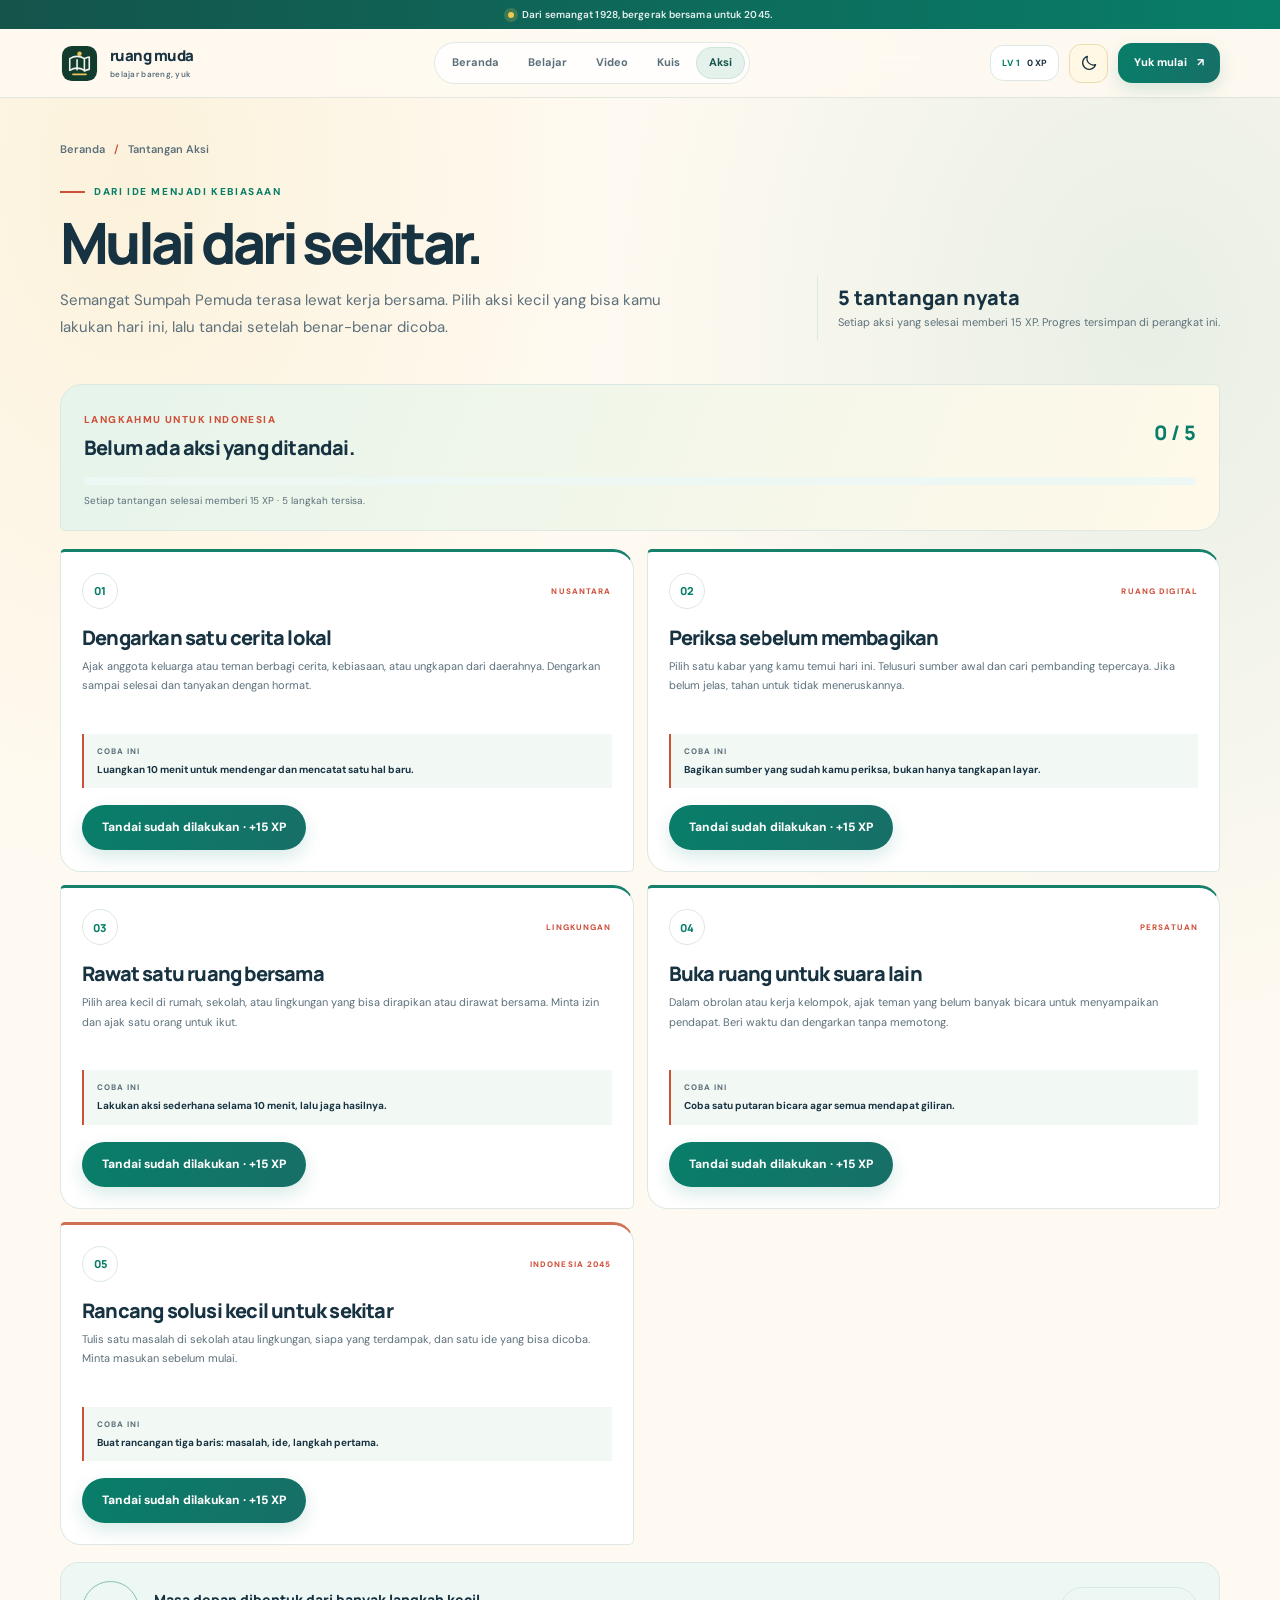
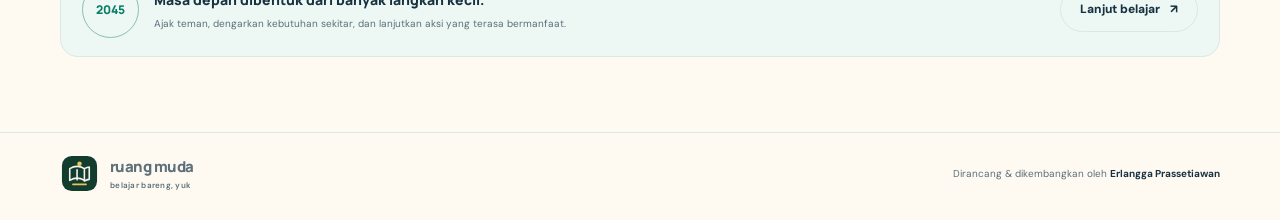
==== commit 143e04d9: "Update Ruang Muda" ====
--- a/aksi/index.html
+++ b/aksi/index.html
@@ -5,7 +5,7 @@
   <meta name="viewport" content="width=device-width, initial-scale=1" />
   <meta name="description" content="Tantangan aksi nyata Ruang Muda: mulai dari lingkungan sekitar untuk Indonesia yang lebih baik." />
   <title>Tantangan Aksi — Ruang Muda</title>
-  <script>try{document.documentElement.dataset.theme=localStorage.getItem('ruangMudaTheme_v2')||'dark'}catch(e){}</script>
+  <script>try{document.documentElement.dataset.theme=localStorage.getItem('ruangMudaTheme_v3')||'light'}catch(e){}</script>
   <link rel="stylesheet" href="../assets/style.css" />
   <link rel="stylesheet" href="../assets/overrides.css" />
 </head>
--- a/assets/style.css
+++ b/assets/style.css
@@ -1,5 +1,5 @@
 @import url('https://fonts.googleapis.com/css2?family=DM+Sans:wght@400;500;600;700&family=Manrope:wght@400;500;600;700;800&display=swap');
-:root{color-scheme:light;--bg:#fff;--surface:#fff;--surface-2:#f2f4f0;--ink:#16231e;--muted:#66716b;--line:#e2e6e0;--green:#1b543e;--green-deep:#123d2e;--green-soft:#e0ece3;--accent:#df7657;--accent-soft:#f5e5de;--blue-soft:#e4edf0;--gold:#eac65a;--shadow:0 22px 60px rgba(20,41,31,.08);--font:'DM Sans',Arial,sans-serif;--display:'Manrope','DM Sans',Arial,sans-serif;--radius:22px}
+:root{color-scheme:light;--bg:#fffaf1;--surface:#fff;--surface-2:#edf7f5;--ink:#172f42;--muted:#5d7180;--line:#dce8e5;--green:#087d69;--green-deep:#14544b;--green-soft:#dcf6ed;--accent:#ef6948;--accent-soft:#ffede5;--blue-soft:#e2f1ff;--gold:#f5c547;--shadow:0 22px 60px rgba(36,78,79,.11);--font:'DM Sans',Arial,sans-serif;--display:'Manrope','DM Sans',Arial,sans-serif;--radius:22px}
 [data-theme="dark"]{color-scheme:dark;--bg:#080d12;--surface:rgba(255,255,255,.065);--surface-2:rgba(255,255,255,.09);--ink:#f3f7f4;--muted:#a7b5ad;--line:rgba(232,246,236,.13);--green:#9ed8b1;--green-deep:#0b1712;--green-soft:rgba(95,181,124,.19);--accent:#fb9679;--accent-soft:rgba(251,150,121,.16);--blue-soft:rgba(91,137,152,.2);--gold:#f4d37c;--shadow:0 22px 80px rgba(0,0,0,.4)}
 *{box-sizing:border-box}[hidden]{display:none!important}html{scroll-behavior:smooth;scroll-padding-top:100px}body{margin:0;background:var(--bg);color:var(--ink);font:15px/1.6 var(--font);transition:background .25s,color .25s}a{color:inherit;text-decoration:none}button,input{font:inherit;color:inherit}button{cursor:pointer}::selection{background:var(--green-soft);color:var(--green)}.wrap{width:min(1160px,calc(100% - 48px));margin:0 auto}
 .topline{height:36px;background:var(--green-deep);color:#f1f4ee;display:flex;align-items:center;justify-content:center;font-size:10px;letter-spacing:.14em;text-transform:uppercase;font-weight:700}.topline span{color:#bad8c3;margin:0 7px}
--- a/assets/overrides.css
+++ b/assets/overrides.css
@@ -447,48 +447,69 @@
   .domain-card,.domain-overall-track>span,.domain-mini-track>span { transition:none; }
 }
 
-/* Fifty searchable lessons without one very long page */
-.lesson-tools { display:flex; align-items:center; justify-content:space-between; gap:14px; margin:0 0 15px; }
-.lesson-search { width:min(100%,430px); height:45px; display:flex; align-items:center; gap:10px; padding:0 14px; border:1px solid var(--line); border-radius:14px; background:var(--surface); }
-.lesson-search>span { font-size:20px; line-height:1; color:var(--muted); }
-.lesson-search input { width:100%; border:0; outline:0; background:transparent; font-size:11px; color:var(--ink); }
-.lesson-search input::placeholder { color:var(--muted); opacity:.8; }
-.result-count { color:var(--muted); font-size:10px; font-weight:700; }
-.lesson-grid { grid-template-columns:repeat(2,minmax(0,1fr)); }
-.lesson-card { min-width:0; }
-.lesson-card h2 { line-height:1.25; }
-.lesson-card p { min-height:38px; }
-.lesson-more-wrap { display:flex; justify-content:center; padding:25px 0 5px; }
-.lesson-more-wrap .btn { font-size:11px; }
-.lesson-empty { padding:26px; border:1px dashed var(--line); border-radius:17px; color:var(--muted); text-align:center; font-size:12px; }
-[data-theme="dark"] .lesson-search { background:rgba(255,255,255,.055); border-color:rgba(255,255,255,.13); backdrop-filter:blur(18px); }
-.concept-map { width:100%; display:grid; grid-template-columns:repeat(4,minmax(0,1fr)); gap:8px; }
-.concept-step { position:relative; min-height:75px; padding:9px 7px; display:flex; flex-direction:column; justify-content:center; gap:5px; border:1px solid rgba(255,255,255,.22); background:rgba(255,255,255,.08); text-align:center; }
-.concept-step:not(:last-child)::after { content:'→'; position:absolute; z-index:2; right:-9px; top:50%; transform:translateY(-50%); color:var(--gold); font-size:12px; }
-.concept-step span { color:var(--gold); font-size:8px; letter-spacing:.12em; font-weight:800; }
-.concept-step strong { color:#fff; font:800 10px/1.25 var(--display); }
-.diagram-track-digital .concept-step:nth-child(2),.diagram-track-digital .concept-step:nth-child(4) { background:rgba(116,167,207,.14); }
-.diagram-track-lingkungan .concept-step:nth-child(2),.diagram-track-lingkungan .concept-step:nth-child(4) { background:rgba(106,190,127,.15); }
-.diagram-track-masa .concept-step:nth-child(2),.diagram-track-masa .concept-step:nth-child(4) { background:rgba(234,198,90,.12); }
-.diagram-track-sehat .concept-step:nth-child(2),.diagram-track-sehat .concept-step:nth-child(4) { background:rgba(225,132,115,.14); }
-.lesson-points { grid-template-columns:repeat(2,minmax(0,1fr)); }
-@media(max-width:780px) {
-  .lesson-grid { grid-template-columns:1fr; }
-  .lesson-card p { min-height:0; }
-}
-@media(max-width:650px) {
-  .lesson-tools { align-items:stretch; flex-direction:column; gap:8px; }
-  .lesson-search { width:100%; }
-  .result-count { text-align:right; }
-  .filter-row { flex-wrap:nowrap; overflow-x:auto; padding:1px 0 6px; margin-right:-16px; scrollbar-width:thin; }
-  .filter-chip { flex:none; white-space:nowrap; }
-  .lesson-grid { grid-template-columns:1fr; }
-  .concept-map { grid-template-columns:repeat(2,minmax(0,1fr)); }
-  .concept-step { min-height:62px; }
-  .concept-step:nth-child(2)::after { content:'↓'; right:50%; top:auto; bottom:-12px; transform:translateX(50%); }
-  .concept-step:nth-child(3)::after { content:'→'; right:-9px; top:50%; bottom:auto; transform:translateY(-50%); }
-  .lesson-points { grid-template-columns:1fr; }
-}
-@media(min-width:1100px) {
-  .lesson-grid { grid-template-columns:repeat(3,minmax(0,1fr)); }
-}
+/* Refined light palette: teal and warm cream, with coral and gold accents. */
+:root[data-theme="light"] {
+  --bg:#fffaf1; --surface:#fff; --surface-2:#edf7f3; --ink:#173241; --muted:#5c707b;
+  --line:#dce8e3; --green:#087e69; --green-deep:#14544b; --green-soft:#ddf3e9;
+  --accent:#cf5039; --accent-soft:#fff0e9; --gold:#e3b641; --blue-soft:#eaf3f2;
+  --shadow:0 20px 56px rgba(27,76,65,.12);
+}
+:root[data-theme="light"] body { background-image:radial-gradient(ellipse at 10% 10%,rgba(227,182,65,.12),transparent 30%),radial-gradient(ellipse at 90% 18%,rgba(8,126,105,.09),transparent 34%); }
+:root[data-theme="light"] .site-header { background:rgba(255,250,241,.9); border-color:rgba(20,84,75,.12); }
+:root[data-theme="light"] .topline { background:linear-gradient(90deg,#14544b,#087e69); color:#fff; border:0; }
+:root[data-theme="light"] .topline-dot { background:#f1c84f; box-shadow:0 0 0 4px rgba(241,200,79,.2); }
+:root[data-theme="light"] .topline-copy { color:#fff; }
+:root[data-theme="light"] .nav-links { background:rgba(255,255,255,.75); border-color:rgba(20,84,75,.12); }
+:root[data-theme="light"] .nav-links a[aria-current="page"] { background:#e4f2eb; color:#14544b; box-shadow:inset 0 0 0 1px rgba(8,126,105,.1); }
+:root[data-theme="light"] .home-hero { background:linear-gradient(120deg,rgba(227,182,65,.08),transparent 48%),linear-gradient(250deg,rgba(8,126,105,.07),transparent 55%); }
+:root[data-theme="light"] .hero-copy h1 span { color:#087e69; background:none; }
+:root[data-theme="light"] .hero-copy .eyebrow { color:#176b5c; }
+:root[data-theme="light"] .hero-meta div:nth-child(3) { border-left-color:#cf7053; }
+:root[data-theme="light"] .bubble-scene { border-color:rgba(20,84,75,.16); background:radial-gradient(circle at 15% 18%,rgba(244,208,119,.28),transparent 30%),radial-gradient(circle at 83% 82%,rgba(115,193,155,.23),transparent 36%),linear-gradient(145deg,#fffdf8,#eff8f4); box-shadow:0 25px 68px rgba(27,76,65,.12); }
+:root[data-theme="light"] .scene-orbit { border-color:rgba(20,84,75,.16); }
+:root[data-theme="light"] .scene-core { background:rgba(255,255,255,.82); border-color:#fff; box-shadow:inset 0 1px 14px rgba(255,255,255,.9),0 16px 44px rgba(27,76,65,.14); }
+:root[data-theme="light"] .topic-bubble { background:rgba(255,255,255,.82); border-color:rgba(255,255,255,.95); box-shadow:0 13px 34px rgba(27,76,65,.13),inset 0 1px 1px #fff; }
+:root[data-theme="light"] .bubble-history { background:rgba(255,247,225,.9); }
+:root[data-theme="light"] .bubble-nature { background:rgba(231,247,237,.9); }
+:root[data-theme="light"] .module-card { position:relative; overflow:hidden; background:linear-gradient(145deg,#edf8f2,#fff 78%); border-color:#d2e9dc; }
+:root[data-theme="light"] .module-card::before { content:""; position:absolute; top:0; left:20px; width:38px; height:4px; border-radius:0 0 8px 8px; background:#16816b; }
+:root[data-theme="light"] .module-card:nth-child(4n+3) { background:linear-gradient(145deg,#fff3e9,#fff 78%); border-color:#f0dfd2; }
+:root[data-theme="light"] .module-card:nth-child(4n+3)::before { background:#cf7053; }
+:root[data-theme="light"] .module-card .module-index { color:#176b5c; }
+:root[data-theme="light"] .module-card:nth-child(4n+3) .module-index { color:#a94d37; }
+:root[data-theme="light"] .story-oath { background:linear-gradient(145deg,#fff3d9,#fff 82%); border-color:#eddfbd; }
+:root[data-theme="light"] .story-nusantara { background:linear-gradient(145deg,#e8f6ef,#fff 82%); border-color:#d1e8da; }
+:root[data-theme="light"] .story-future { background:linear-gradient(145deg,#edf6f1,#fff 82%); border-color:#d4e7da; }
+:root[data-theme="light"] .story-oath .story-year { color:#a9751a; }
+:root[data-theme="light"] .story-nusantara .story-year,:root[data-theme="light"] .story-future .story-year { color:#087e69; }
+:root[data-theme="light"] .lesson-card[data-category] { border-left:3px solid #399174; }
+:root[data-theme="light"] .lesson-card[data-category="indonesia"] { border-left-color:#d1a73e; }
+:root[data-theme="light"] .domain-card { position:relative; overflow:hidden; background:linear-gradient(145deg,#edf8f2,#fff 78%); border-color:#d2e9dc; }
+:root[data-theme="light"] .domain-card::before { content:""; position:absolute; inset:0 auto 0 0; width:4px; background:#18806b; }
+:root[data-theme="light"] .domain-card:nth-child(5n+1) { background:linear-gradient(145deg,#fff4df,#fff 78%); border-color:#eddfbd; }
+:root[data-theme="light"] .domain-card:nth-child(5n+1)::before { background:#d1a73e; }
+:root[data-theme="light"] .domain-card .domain-number { color:#176b5c; border-color:#9dc9b7; }
+:root[data-theme="light"] .domain-card:nth-child(5n+1) .domain-number { color:#906819; border-color:#ddc173; }
+:root[data-theme="light"] .domain-card-action { color:#155b50; }
+:root[data-theme="light"] .action-card { border-top:3px solid #16816b; }
+:root[data-theme="light"] .action-card:nth-child(5n) { border-top-color:#cf7053; }
+:root[data-theme="light"] .learning-progress { background:linear-gradient(105deg,#14544b,#087e69); }
+:root[data-theme="light"] .quiz-side-panel { background:radial-gradient(circle at 82% 14%,rgba(241,200,79,.2),transparent 36%),linear-gradient(145deg,#e5f4eb,#f4f8f1); border-color:#cfe4d8; box-shadow:0 22px 58px rgba(27,76,65,.13); }
+:root[data-theme="light"] .quiz-side-panel h2 { color:#174d46; }
+:root[data-theme="light"] .quiz-side-panel>p,:root[data-theme="light"] .quiz-side-line { color:#536c68; }
+:root[data-theme="light"] .quiz-shell { background:linear-gradient(145deg,#fff,#f8fbf8); border-color:#d8e8df; }
+:root[data-theme="light"] .quiz-level-widget { background:rgba(255,255,255,.8); border-color:#cfe4d8; }
+:root[data-theme="light"] .level-orb { background:#e3f3e9; }
+:root[data-theme="light"] .level-progress span { background:linear-gradient(90deg,#16816b,#e3b641); }
+:root[data-theme="light"] .quiz-category { background:#e4f2eb; color:#176b5c; }
+:root[data-theme="light"] .answer-option { background:#fff; border-color:#d9e6df; }
+:root[data-theme="light"] .answer-option:hover:not(:disabled) { background:#e8f5ed; }
+:root[data-theme="light"] .answer-option.correct { background:#e1f3e7; border-color:#64a77c; }
+:root[data-theme="light"] .answer-option.wrong { background:#fff0e9; border-color:#d98b73; }
+:root[data-theme="light"] .action-progress-card { background:linear-gradient(110deg,#e6f4eb,#fff9e9); }
+:root[data-theme="light"] .action-step { background:#f2f8f4; }
+:root[data-theme="light"] .btn:not(.btn-outline) { background:linear-gradient(110deg,#087e69,#176f67); box-shadow:0 7px 18px rgba(8,126,105,.16); }
+:root[data-theme="light"] .btn:not(.btn-outline):hover { background:linear-gradient(110deg,#076c5b,#145b56); }
+:root[data-theme="light"] .btn-outline { box-shadow:none; }
+:root[data-theme="light"] .btn-outline:hover { background:#e8f3ed; }
+:root[data-theme="light"] .theme-toggle { background:#fff8e4; border-color:#eadcae; }
